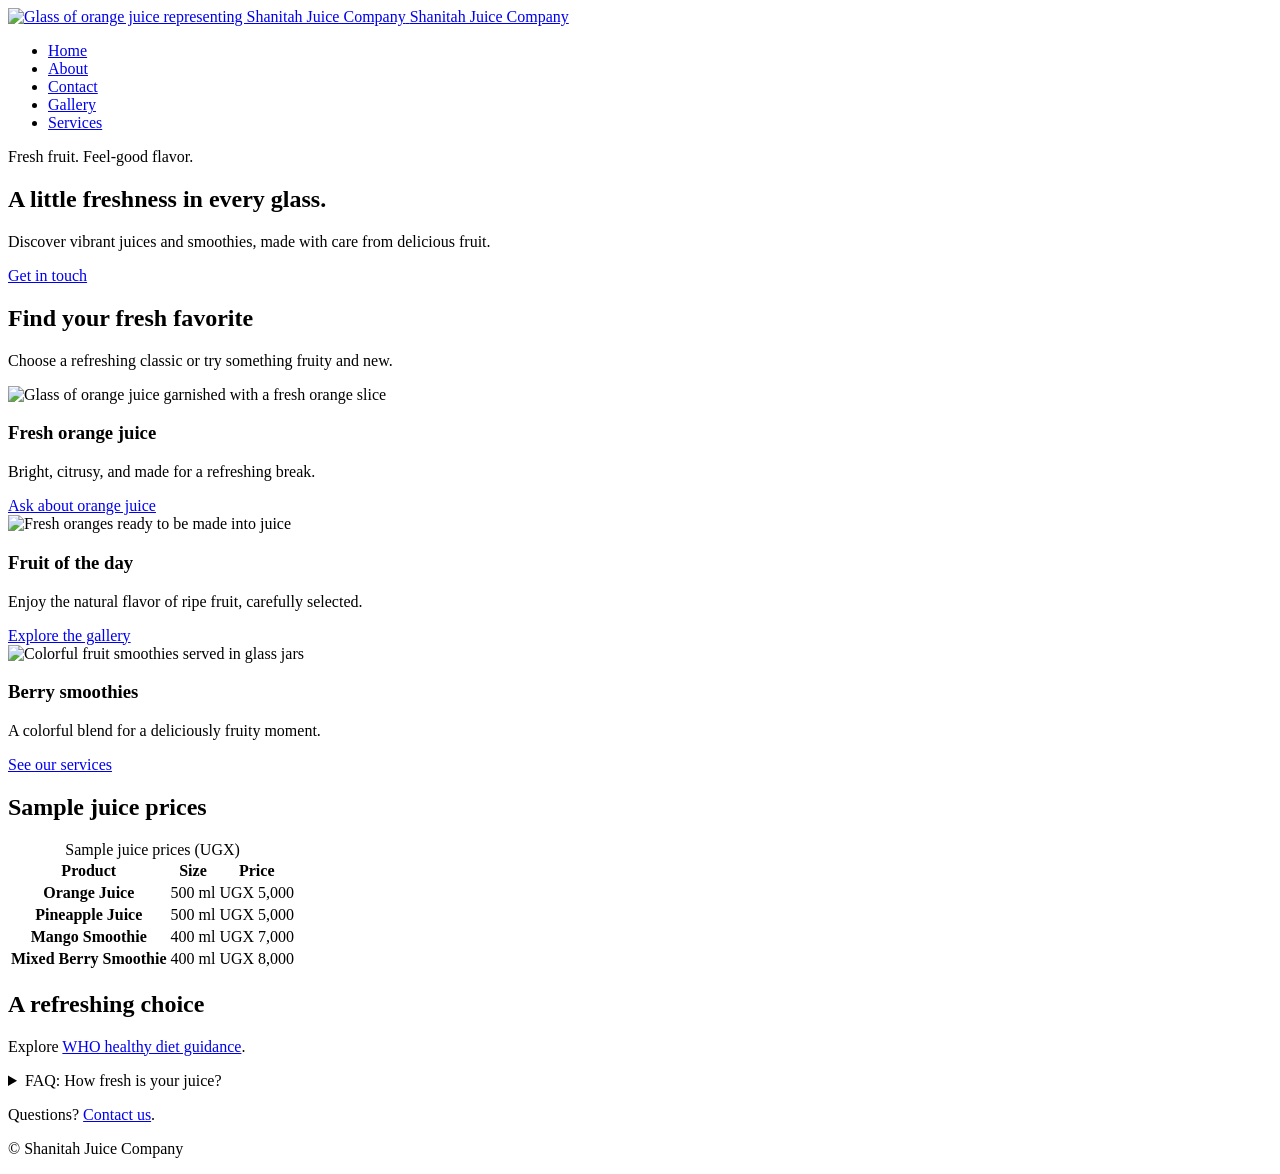
==== index.html @ b1687031 "Add files via upload" ====
<!DOCTYPE html>
<html lang="en">
<head>
  <meta charset="UTF-8">
  <meta name="viewport" content="width=device-width, initial-scale=1.0">
  <title>Fresh Juice & Smoothies | Shanitah Juice Company</title>
  <link rel="stylesheet" href="css/style.css">
</head>
<body class="landing-page">
  <header class="landing-header">
    <nav aria-label="Main navigation">
      <a class="brand" href="index.html">
        <img src="images/orange-juice.jpg" alt="Glass of orange juice representing Shanitah Juice Company">
        <span>Shanitah Juice Company</span>
      </a>
      <ul class="nav-links">
        <li><a href="index.html" aria-current="page">Home</a></li>
        <li><a href="about.html">About</a></li>
        <li><a href="contact.html">Contact</a></li>
        <li><a href="gallery.html">Gallery</a></li>
        <li><a href="services.html">Services</a></li>
      </ul>
    </nav>
  </header>
  <main>
    <section class="landing-hero" aria-labelledby="welcome-heading">
      <p class="landing-eyebrow">Fresh fruit. Feel-good flavor.</p>
      <h1 id="welcome-heading">A little freshness in every glass.</h1>
      <p>Discover vibrant juices and smoothies, made with care from delicious fruit.</p>
      <a class="landing-cta" href="contact.html">Get in touch</a>
    </section>
    <section class="landing-products" id="products" aria-labelledby="products-heading">
      <h2 id="products-heading">Find your fresh favorite</h2>
      <p class="landing-intro">Choose a refreshing classic or try something fruity and new.</p>
      <div class="product-grid">
        <article class="product-card">
          <img src="images/orange-juice.jpg" alt="Glass of orange juice garnished with a fresh orange slice">
          <div class="product-card-content">
            <h3>Fresh orange juice</h3>
            <p>Bright, citrusy, and made for a refreshing break.</p>
            <a href="contact.html">Ask about orange juice</a>
          </div>
        </article>
        <article class="product-card">
          <img src="images/fresh-fruit.jpg" alt="Fresh oranges ready to be made into juice">
          <div class="product-card-content">
            <h3>Fruit of the day</h3>
            <p>Enjoy the natural flavor of ripe fruit, carefully selected.</p>
            <a href="gallery.html">Explore the gallery</a>
          </div>
        </article>
        <article class="product-card">
          <img src="images/berry-smoothie.jpg" alt="Colorful fruit smoothies served in glass jars">
          <div class="product-card-content">
            <h3>Berry smoothies</h3>
            <p>A colorful blend for a deliciously fruity moment.</p>
            <a href="services.html">See our services</a>
          </div>
        </article>
      </div>
    </section>
    <section class="landing-bottom" aria-label="Prices and helpful information">
      <section class="landing-prices" aria-labelledby="prices-heading">
        <h2 id="prices-heading">Sample juice prices</h2>
        <div class="table-wrap">
          <table class="price-table">
            <caption>Sample juice prices (UGX)</caption>
            <thead>
              <tr>
                <th scope="col">Product</th>
                <th scope="col">Size</th>
                <th scope="col">Price</th>
              </tr>
            </thead>
            <tbody>
              <tr>
                <th scope="row">Orange Juice</th>
                <td>500 ml</td>
                <td>UGX 5,000</td>
              </tr>
              <tr>
                <th scope="row">Pineapple Juice</th>
                <td>500 ml</td>
                <td>UGX 5,000</td>
              </tr>
              <tr>
                <th scope="row">Mango Smoothie</th>
                <td>400 ml</td>
                <td>UGX 7,000</td>
              </tr>
              <tr>
                <th scope="row">Mixed Berry Smoothie</th>
                <td>400 ml</td>
                <td>UGX 8,000</td>
              </tr>
            </tbody>
          </table>
        </div>
      </section>
      <aside class="landing-aside" aria-labelledby="healthy-heading">
        <h2 id="healthy-heading">A refreshing choice</h2>
        <p>Explore <a href="https://www.who.int/health-topics/healthy-diet" target="_blank" rel="noopener noreferrer">WHO healthy diet guidance</a>.</p>
        <details class="home-details">
          <summary>FAQ: How fresh is your juice?</summary>
          <p>We prepare our juice with ripe fruit for a fresh, flavorful drink.</p>
        </details>
        <p>Questions? <a href="contact.html">Contact us</a>.</p>
      </aside>
    </section>
  </main>
  <footer class="site-footer">
    <p>&copy; Shanitah Juice Company</p>
  </footer>
</body>
</html>
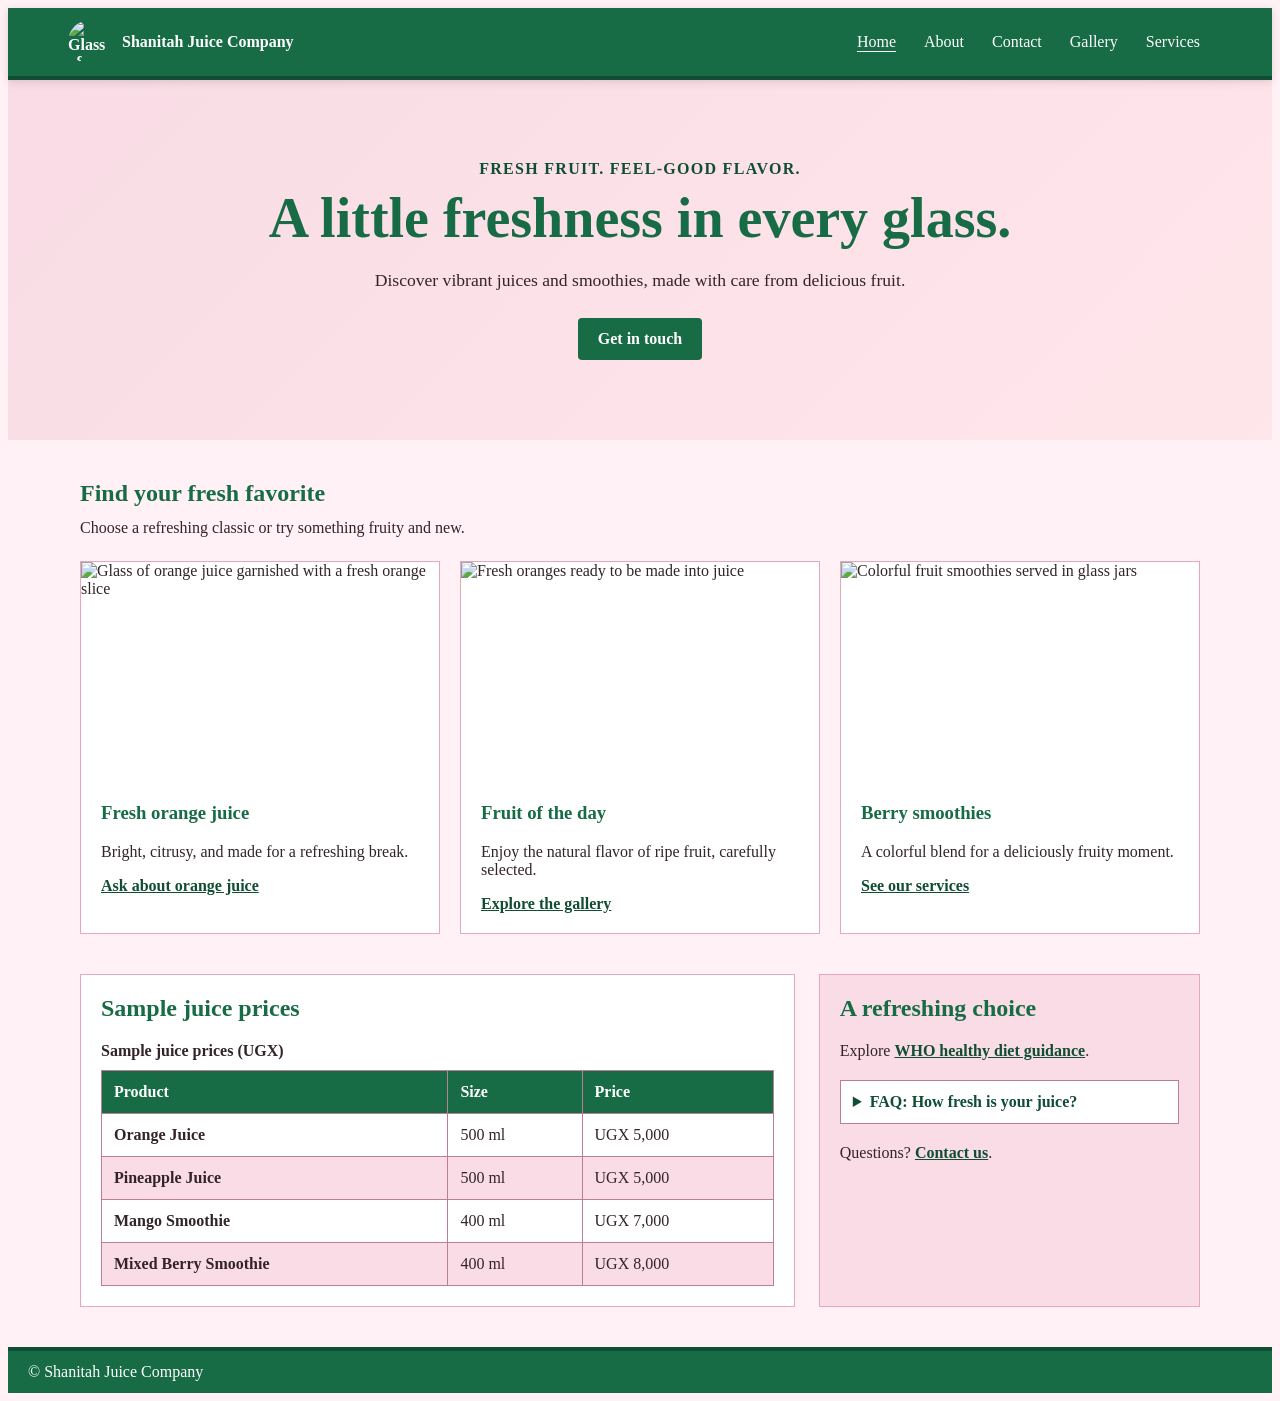
==== commit a487589f: "Fix HTML encoding and update stylesheet link" ====
--- a/index.html
+++ b/index.html
@@ -4,7 +4,7 @@
   <meta charset="UTF-8">
   <meta name="viewport" content="width=device-width, initial-scale=1.0">
   <title>Fresh Juice & Smoothies | Shanitah Juice Company</title>
-  <link rel="stylesheet" href="css/style.css">
+  <link rel="stylesheet" href="style.css">
 </head>
 <body class="landing-page">
   <header class="landing-header">
--- a/style.css
+++ b/style.css
@@ -0,0 +1,942 @@
+* {
+  box-sizing: border-box;
+}
+
+body {
+  background-color: #fff1f5;
+  color: #33242a;
+  font-family: Georgia, serif;
+}
+
+h1 {
+  color: #176b45;
+}
+
+nav {
+  display: flex;
+  align-items: center;
+  flex-wrap: wrap;
+  gap: 20px;
+  padding: 12px 16px;
+  background-color: #176b45;
+}
+
+nav .nav-links {
+  display: flex;
+  flex-wrap: wrap;
+  gap: 4px;
+  margin: 0;
+  padding: 0;
+  list-style: none;
+}
+
+nav .nav-links a {
+  display: block;
+  padding: 10px 12px;
+  border-radius: 3px;
+}
+
+nav .nav-links a:hover,
+nav .nav-links a:focus-visible {
+  background-color: #104d34;
+}
+
+header {
+  border-bottom: 4px solid #104d34;
+}
+
+.positioning-page header {
+  position: sticky;
+  top: 0;
+  z-index: 10;
+}
+
+nav .brand {
+  display: flex;
+  align-items: center;
+  gap: 10px;
+  margin-right: auto;
+  font-weight: bold;
+}
+
+nav .brand img {
+  width: 44px;
+  height: 44px;
+  border-radius: 50%;
+  object-fit: cover;
+}
+
+nav a {
+  color: #ffffff;
+  text-decoration: none;
+}
+
+a:focus-visible {
+  outline: 3px solid #b4233f;
+  outline-offset: 3px;
+}
+
+nav a:hover,
+nav a:focus-visible {
+  color: #ffd6df;
+}
+
+nav a[aria-current="page"] {
+  text-decoration: underline;
+  text-underline-offset: 4px;
+}
+
+.container {
+  width: min(100% - 40px, 1000px);
+  margin: 32px auto;
+}
+
+.responsive-layout {
+  display: flex;
+  flex-direction: column;
+  gap: 20px;
+  padding: 20px;
+}
+
+.responsive-content.container {
+  width: 100%;
+  max-width: none;
+  min-width: 0;
+  margin: 0;
+}
+
+.responsive-sidebar {
+  padding: 20px;
+  border: 1px solid #e7a8b7;
+  border-left: 4px solid #176b45;
+  background-color: #f9dce5;
+}
+
+.responsive-sidebar h2 {
+  margin-top: 0;
+  color: #176b45;
+}
+
+.about-page > p {
+  margin-bottom: 24px;
+}
+
+.row {
+  display: flex;
+  flex-wrap: wrap;
+  gap: 20px;
+}
+
+.cards-grid {
+  justify-content: space-around;
+  align-items: stretch;
+}
+
+.col {
+  flex: 1 1 220px;
+}
+
+.about-card {
+  position: relative;
+  box-sizing: border-box;
+  width: 220px;
+  min-height: 180px;
+  padding: 20px;
+  border: 2px solid #176b45;
+  background-color: #ffffff;
+  transition: transform 180ms ease, box-shadow 180ms ease;
+}
+
+.cards-grid .col {
+  display: flex;
+}
+
+.cards-grid .about-card {
+  width: 100%;
+}
+
+.cards-grid .about-card:hover {
+  transform: translateY(-5px);
+  box-shadow: 0 8px 16px #33242a26;
+}
+
+@media (prefers-reduced-motion: reduce) {
+  .about-card {
+    transition: none;
+  }
+}
+
+.about-card h2 {
+  margin-top: 0;
+  color: #176b45;
+}
+
+#featured-product {
+  border-color: #b4233f;
+  background-color: #ffe6eb;
+  box-shadow: 0 4px 12px #33242a26;
+}
+
+.notification-badge {
+  position: absolute;
+  top: -10px;
+  right: -10px;
+  padding: 5px 9px;
+  border-radius: 12px;
+  background-color: #c21e3a;
+  color: #ffffff;
+  font-size: 0.85rem;
+  font-weight: bold;
+}
+
+.about-process,
+.about-values,
+.project-planning {
+  margin-top: 40px;
+  padding: 24px;
+  border: 1px solid #e7a8b7;
+  background-color: #f9dce5;
+}
+
+.project-planning h2,
+.project-planning h3 {
+  color: #176b45;
+}
+
+.project-planning h2 {
+  margin-top: 0;
+}
+
+.project-role-grid {
+  display: grid;
+  grid-template-columns: repeat(auto-fit, minmax(180px, 1fr));
+  gap: 16px;
+}
+
+.project-role {
+  padding: 16px;
+  border: 1px solid #bc7e91;
+  background-color: #ffffff;
+}
+
+.project-role h4 {
+  margin: 0 0 8px;
+  color: #176b45;
+}
+
+.project-role p {
+  margin: 0;
+}
+
+.project-role span {
+  font-weight: bold;
+}
+
+.planning-block {
+  margin-top: 28px;
+  padding-top: 20px;
+  border-top: 1px solid #e7a8b7;
+}
+
+.planning-block h3 {
+  margin-top: 0;
+}
+
+.site-map,
+.folder-tree {
+  padding-left: 24px;
+}
+
+.site-map ul,
+.folder-tree ul {
+  margin-top: 8px;
+}
+
+.wireframe-grid {
+  display: grid;
+  grid-template-columns: repeat(auto-fit, minmax(200px, 1fr));
+  gap: 16px;
+}
+
+.wireframe-card {
+  padding: 16px;
+  border: 1px solid #bc7e91;
+  background-color: #ffffff;
+}
+
+.wireframe-card h4 {
+  margin: 0 0 8px;
+  color: #176b45;
+}
+
+.wireframe-card ol {
+  margin: 0;
+  padding-left: 24px;
+}
+
+.wireframe-card ol li,
+.wireframe-card ul li {
+  padding: 3px 0;
+}
+
+.wireframe-card ul {
+  margin: 0;
+  padding-left: 20px;
+}
+
+.task-table {
+  min-width: 520px;
+}
+
+.assessment-table {
+  min-width: 680px;
+}
+
+.planning-block .table-wrap {
+  margin: 16px 0 0;
+}
+
+.about-process h2,
+.about-values h2,
+.about-article h2 {
+  margin-top: 0;
+  color: #176b45;
+}
+
+.about-article {
+  margin-top: 40px;
+  padding: 24px;
+  border: 1px solid #e7a8b7;
+  background-color: #ffffff;
+}
+
+.article-columns {
+  column-count: 2;
+  column-gap: 32px;
+  column-rule: 1px solid #e7a8b7;
+}
+
+.article-columns p {
+  margin-top: 0;
+  line-height: 1.65;
+  break-inside: avoid;
+}
+
+.back-to-top {
+  position: fixed;
+  right: 20px;
+  bottom: 20px;
+  z-index: 20;
+  padding: 12px 16px;
+  border: 2px solid #ffffff;
+  border-radius: 4px;
+  background-color: #176b45;
+  color: #ffffff;
+  font-weight: bold;
+  text-decoration: none;
+  box-shadow: 0 2px 8px #33242a40;
+}
+
+.back-to-top:hover,
+.back-to-top:focus-visible {
+  background-color: #104d34;
+  text-decoration: underline;
+}
+
+.home-layout {
+  display: grid;
+  grid-template-columns: minmax(0, 1fr) 260px;
+  gap: 24px;
+  box-sizing: border-box;
+  max-width: 1100px;
+  margin: 24px auto;
+  padding: 24px;
+  border: 1px solid #e7a8b7;
+  background-color: #ffffff;
+  align-items: start;
+}
+
+.home-layout > div > section {
+  padding: 20px;
+  border: 1px solid #e7a8b7;
+  border-left: 4px solid #176b45;
+  background-color: #fff5f8;
+}
+
+.home-layout > div > section + section {
+  margin-top: 24px;
+}
+
+.home-layout .card {
+  margin: 20px 0;
+}
+
+.home-layout .table-wrap {
+  margin: 0;
+}
+
+.home-aside {
+  padding: 16px;
+  border-left: 3px solid #176b45;
+  background-color: #f9dce5;
+}
+
+.home-aside h2,
+.home-layout section h2 {
+  margin-top: 0;
+}
+
+.home-details {
+  max-width: 560px;
+  padding: 12px;
+  border: 1px solid #bc7e91;
+  background-color: #ffffff;
+}
+
+.home-details summary {
+  color: #104d34;
+  font-weight: bold;
+  cursor: pointer;
+}
+
+.home-details summary:focus-visible {
+  outline: 2px solid #176b45;
+  outline-offset: 3px;
+}
+
+.site-footer {
+  padding: 12px 20px;
+  border-top: 4px solid #104d34;
+  background-color: #176b45;
+  color: #ffffff;
+}
+
+.site-footer p {
+  margin: 0;
+}
+
+.card {
+  width: 220px;
+  padding: 20px;
+  border: 2px solid #176b45;
+  margin: 20px;
+  background-color: #ffffff;
+}
+
+.gallery {
+  display: grid;
+  grid-template-columns: repeat(auto-fit, minmax(220px, 1fr));
+  gap: 20px;
+  max-width: 1000px;
+  margin: 24px;
+}
+
+.gallery figure {
+  margin: 0;
+}
+
+.gallery-image {
+  display: block;
+  width: 100%;
+  height: 220px;
+  object-fit: cover;
+}
+
+.gallery figcaption {
+  margin-top: 8px;
+}
+
+.gallery-media {
+  grid-column: 1 / -1;
+  padding: 20px;
+  border: 1px solid #e7a8b7;
+  background-color: #ffffff;
+}
+
+.gallery-media h2 {
+  margin-top: 0;
+  color: #176b45;
+}
+
+.media-grid {
+  display: grid;
+  grid-template-columns: repeat(auto-fit, minmax(260px, 1fr));
+  gap: 20px;
+}
+
+.media-card {
+  padding: 16px;
+  border: 1px solid #e7a8b7;
+  background-color: #fff5f8;
+}
+
+.media-card h3 {
+  margin-top: 0;
+}
+
+.media-card video,
+.media-card audio {
+  display: block;
+  max-width: 100%;
+}
+
+.media-card video {
+  width: 100%;
+}
+
+.media-card audio {
+  width: 100%;
+}
+
+.table-wrap {
+  max-width: 720px;
+  margin: 24px 20px;
+  overflow-x: auto;
+}
+
+.price-table {
+  width: 100%;
+  min-width: 460px;
+  border-collapse: collapse;
+  background-color: #ffffff;
+}
+
+.price-table caption {
+  padding: 0 0 10px;
+  font-weight: bold;
+  text-align: left;
+}
+
+.visually-hidden {
+  position: absolute;
+  width: 1px;
+  height: 1px;
+  padding: 0;
+  margin: -1px;
+  overflow: hidden;
+  clip-path: inset(50%);
+  white-space: nowrap;
+  border: 0;
+}
+
+.table-label {
+  margin: 24px 20px 0;
+  font-weight: bold;
+}
+
+.price-table th,
+.price-table td {
+  padding: 12px;
+  border: 1px solid #bc7e91;
+  text-align: left;
+}
+
+.price-table thead {
+  background-color: #176b45;
+  color: #ffffff;
+}
+
+.price-table tbody tr:nth-child(even):not(.category-row) {
+  background-color: #f9dce5;
+}
+
+.price-table .category-row {
+  background-color: #f2c3d0;
+  color: #6f1d33;
+}
+
+.contact-form {
+  display: grid;
+  gap: 16px;
+  max-width: 680px;
+  margin: 24px 0;
+}
+
+.contact-form label {
+  display: block;
+  margin-bottom: 6px;
+  font-weight: bold;
+}
+
+.contact-form input:not([type="range"]):not([type="radio"]):not([type="checkbox"]),
+.contact-form select,
+.contact-form textarea {
+  box-sizing: border-box;
+  width: 100%;
+  padding: 10px;
+  border: 1px solid #bc7e91;
+  border-radius: 2px;
+  font: inherit;
+}
+
+.contact-form fieldset {
+  display: grid;
+  gap: 16px;
+  padding: 16px;
+  border: 1px solid #bc7e91;
+  background-color: #ffffff;
+}
+
+.contact-form legend {
+  padding: 0 6px;
+  font-weight: bold;
+}
+
+.contact-form input[type="range"] {
+  display: block;
+  width: 100%;
+  accent-color: #176b45;
+}
+
+.contact-form .choice-option {
+  display: flex;
+  align-items: center;
+  gap: 8px;
+  font-weight: normal;
+}
+
+.contact-form .choice-option input {
+  margin: 0;
+  accent-color: #176b45;
+}
+
+.contact-form button {
+  justify-self: start;
+  padding: 10px 16px;
+  border: 0;
+  background-color: #176b45;
+  color: #ffffff;
+  font: inherit;
+  cursor: pointer;
+}
+
+.contact-form button:hover,
+.contact-form button:focus-visible {
+  background-color: #104d34;
+}
+
+.map-section {
+  margin: 24px 20px;
+}
+
+.contact-main {
+  display: grid;
+  grid-template-columns: minmax(0, 1.2fr) minmax(280px, 0.8fr);
+  gap: 28px;
+  max-width: 1200px;
+  margin: 24px auto;
+  padding: 0 20px;
+  align-items: start;
+}
+
+.contact-main > section,
+.contact-aside > section {
+  padding: 20px;
+  border: 1px solid #e7a8b7;
+  background-color: #ffffff;
+}
+
+.contact-main > section {
+  border-top: 4px solid #176b45;
+}
+
+.contact-main h1,
+.contact-main h2 {
+  margin-top: 0;
+}
+
+.contact-aside {
+  display: grid;
+  gap: 20px;
+}
+
+.contact-aside > section {
+  border-left: 4px solid #176b45;
+}
+
+.contact-aside p {
+  line-height: 1.5;
+}
+
+.juice-video-frame {
+  width: 100%;
+  max-width: 420px;
+  aspect-ratio: 9 / 16;
+  overflow: hidden;
+  background-color: #33242a;
+}
+
+.juice-video-frame video {
+  display: block;
+  width: 100%;
+  height: 100%;
+  object-fit: contain;
+}
+
+.contact-faq details {
+  padding: 12px;
+  border: 1px solid #e7a8b7;
+  background-color: #fff5f8;
+}
+
+.contact-faq summary {
+  color: #104d34;
+  font-weight: bold;
+  cursor: pointer;
+}
+
+.contact-faq summary:focus-visible {
+  outline: 2px solid #176b45;
+  outline-offset: 3px;
+}
+
+.contact-map {
+  display: block;
+  max-width: 100%;
+  border: 1px solid #bc7e91;
+}
+
+.landing-header {
+  position: sticky;
+  top: 0;
+  z-index: 30;
+  border-bottom: 4px solid #104d34;
+  box-shadow: 0 2px 8px #33242a26;
+}
+
+.landing-header nav {
+  justify-content: space-between;
+  gap: 8px 20px;
+}
+
+.landing-header .brand {
+  margin-right: 0;
+}
+
+.landing-header .nav-links {
+  justify-content: center;
+}
+
+.landing-hero {
+  padding: 56px 20px;
+  background: linear-gradient(135deg, #f9dce5, #ffe6eb);
+  text-align: center;
+}
+
+.landing-hero h1 {
+  max-width: 760px;
+  margin: 8px auto 16px;
+  font-size: clamp(2rem, 6vw, 3.5rem);
+}
+
+.landing-hero > p:not(.landing-eyebrow) {
+  max-width: 580px;
+  margin: 0 auto 24px;
+  font-size: 1.1rem;
+  line-height: 1.6;
+}
+
+.landing-eyebrow {
+  margin: 0;
+  color: #104d34;
+  font-weight: bold;
+  letter-spacing: 0.08em;
+  text-transform: uppercase;
+}
+
+.landing-cta {
+  display: inline-block;
+  padding: 12px 20px;
+  border-radius: 4px;
+  background-color: #176b45;
+  color: #ffffff;
+  font-weight: bold;
+  text-decoration: none;
+  transition: background-color 180ms ease, transform 180ms ease;
+}
+
+.landing-cta:hover,
+.landing-cta:focus-visible {
+  transform: translateY(-2px);
+  background-color: #104d34;
+}
+
+.landing-products {
+  max-width: 1160px;
+  margin: 0 auto;
+  padding: 40px 20px;
+}
+
+.landing-products > h2,
+.landing-prices h2,
+.landing-aside h2 {
+  margin-top: 0;
+  color: #176b45;
+}
+
+.landing-intro {
+  margin-top: -8px;
+  margin-bottom: 24px;
+}
+
+.product-grid {
+  display: flex;
+  flex-wrap: wrap;
+  justify-content: center;
+  align-items: stretch;
+  gap: 20px;
+}
+
+.product-card {
+  flex: 1 1 100%;
+  min-width: 0;
+  overflow: hidden;
+  border: 1px solid #e7a8b7;
+  background-color: #ffffff;
+  transition: transform 180ms ease, box-shadow 180ms ease;
+}
+
+.product-card:hover {
+  transform: translateY(-5px);
+  box-shadow: 0 10px 22px #33242a26;
+}
+
+.product-card img {
+  display: block;
+  width: 100%;
+  height: 220px;
+  object-fit: cover;
+}
+
+.product-card-content {
+  padding: 20px;
+}
+
+.product-card h3 {
+  margin-top: 0;
+  color: #176b45;
+}
+
+.product-card a,
+.landing-aside a {
+  color: #104d34;
+  font-weight: bold;
+}
+
+.landing-bottom {
+  display: grid;
+  grid-template-columns: minmax(0, 1fr);
+  gap: 24px;
+  max-width: 1160px;
+  margin: 0 auto;
+  padding: 0 20px 40px;
+}
+
+.landing-prices,
+.landing-aside {
+  padding: 20px;
+  border: 1px solid #e7a8b7;
+  background-color: #ffffff;
+}
+
+.landing-prices .table-wrap {
+  margin: 0;
+}
+
+.landing-aside {
+  background-color: #f9dce5;
+}
+
+.landing-aside .home-details {
+  margin: 20px 0;
+}
+
+@media (min-width: 600px) {
+  .product-card {
+    flex-basis: calc(50% - 10px);
+  }
+}
+
+@media (min-width: 768px) {
+  .landing-header nav {
+    padding-right: max(20px, calc((100vw - 1160px) / 2));
+    padding-left: max(20px, calc((100vw - 1160px) / 2));
+  }
+
+  .landing-hero {
+    padding: 80px 24px;
+  }
+
+  .landing-bottom {
+    grid-template-columns: minmax(0, 1.5fr) minmax(260px, 0.8fr);
+  }
+}
+
+@media (min-width: 1000px) {
+  .product-card {
+    flex-basis: calc((100% - 40px) / 3);
+  }
+}
+
+@media (prefers-reduced-motion: reduce) {
+  .landing-cta,
+  .product-card {
+    transition: none;
+  }
+}
+
+@media (max-width: 700px) {
+  nav {
+    gap: 8px;
+  }
+
+  nav .brand {
+    width: 100%;
+  }
+
+  .article-columns {
+    column-count: 1;
+  }
+
+  .home-layout {
+    grid-template-columns: 1fr;
+    margin: 16px;
+    padding: 16px;
+  }
+
+  .contact-main {
+    grid-template-columns: 1fr;
+    margin: 16px auto;
+  }
+}
+
+@media (min-width: 768px) {
+  .responsive-layout {
+    display: grid;
+    grid-template-columns: 220px minmax(0, 1fr) 240px;
+    gap: 24px;
+    max-width: 1440px;
+    margin: 0 auto;
+    align-items: start;
+  }
+
+  .responsive-layout > header {
+    position: sticky;
+    top: 0;
+    z-index: 10;
+    border: 0;
+  }
+
+  .responsive-layout > header nav {
+    flex-direction: column;
+    align-items: stretch;
+  }
+
+  .responsive-layout > header nav .brand {
+    margin: 0 0 8px;
+  }
+
+  .responsive-layout > header nav .nav-links {
+    flex-direction: column;
+  }
+}
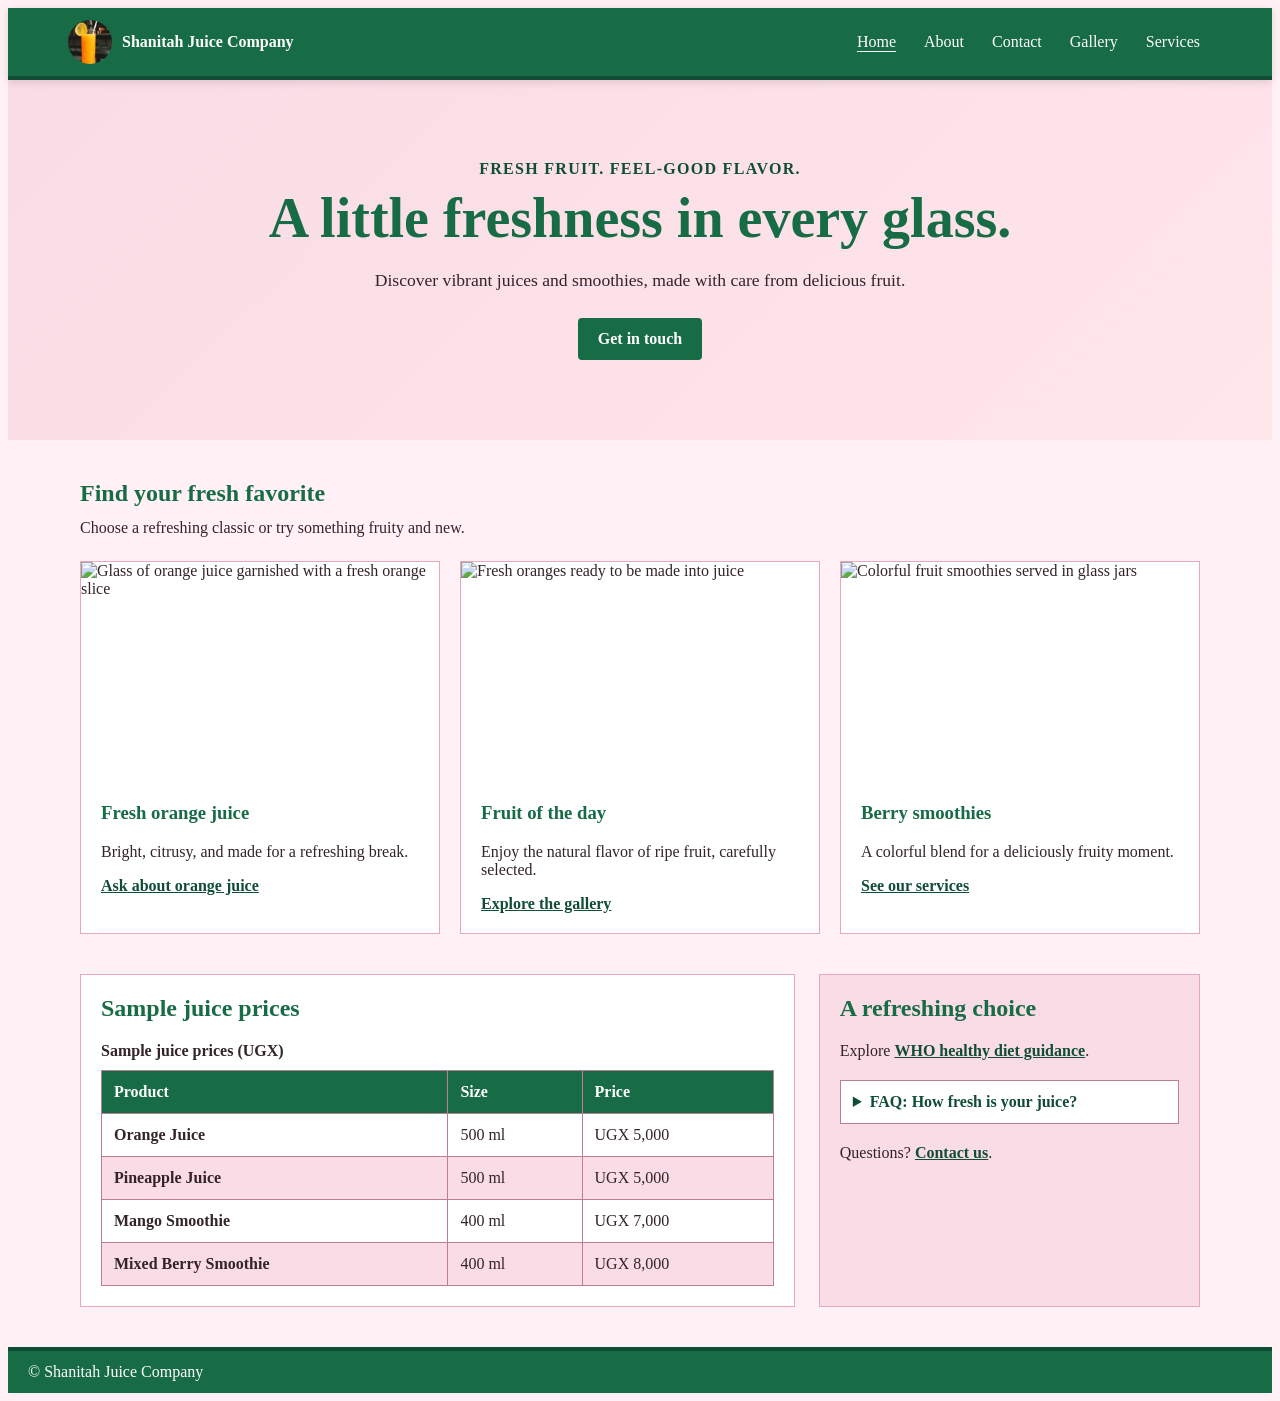
==== commit 5ffa74fc: "Update index.html" ====
--- a/index.html
+++ b/index.html
@@ -10,7 +10,7 @@
   <header class="landing-header">
     <nav aria-label="Main navigation">
       <a class="brand" href="index.html">
-        <img src="images/orange-juice.jpg" alt="Glass of orange juice representing Shanitah Juice Company">
+        <img src="orange-juice.jpg" alt="Glass of orange juice representing Shanitah Juice Company">
         <span>Shanitah Juice Company</span>
       </a>
       <ul class="nav-links">
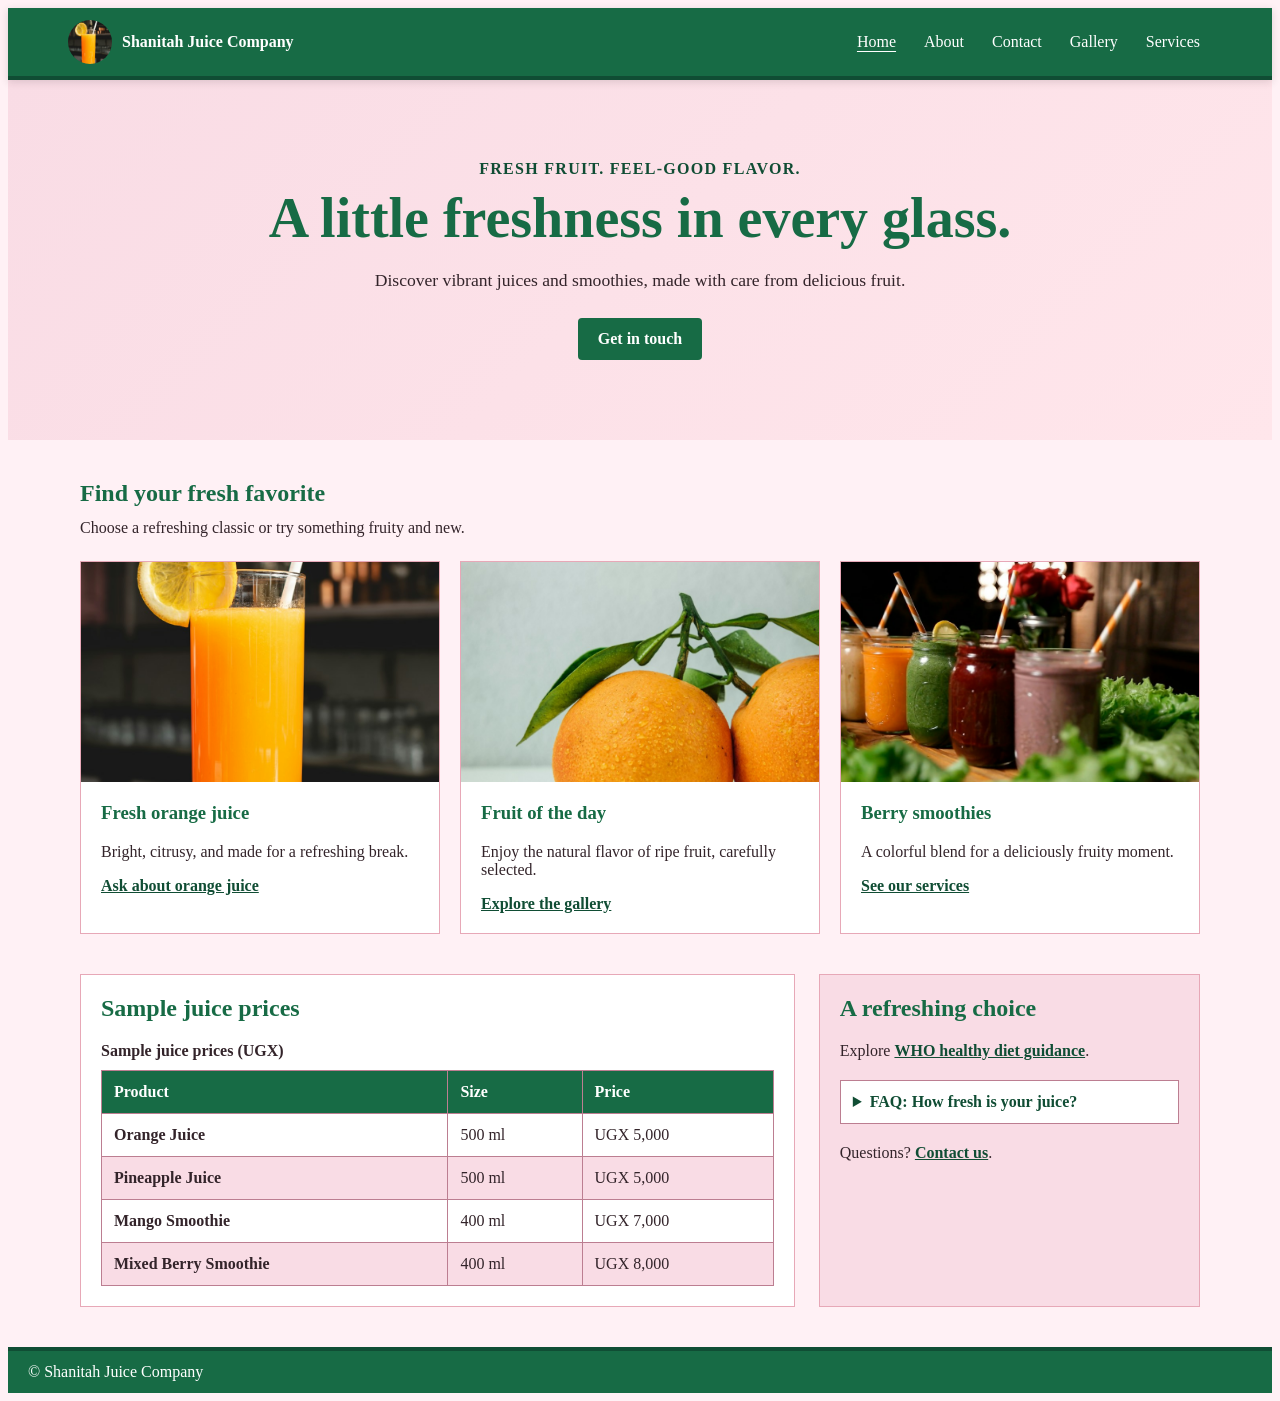
==== commit 4942a39a: "Fix HTML encoding issues in index.html" ====
--- a/index.html
+++ b/index.html
@@ -34,7 +34,7 @@
       <p class="landing-intro">Choose a refreshing classic or try something fruity and new.</p>
       <div class="product-grid">
         <article class="product-card">
-          <img src="images/orange-juice.jpg" alt="Glass of orange juice garnished with a fresh orange slice">
+          <img src="orange-juice.jpg" alt="Glass of orange juice garnished with a fresh orange slice">
           <div class="product-card-content">
             <h3>Fresh orange juice</h3>
             <p>Bright, citrusy, and made for a refreshing break.</p>
@@ -42,7 +42,7 @@
           </div>
         </article>
         <article class="product-card">
-          <img src="images/fresh-fruit.jpg" alt="Fresh oranges ready to be made into juice">
+          <img src="fresh-fruit.jpg" alt="Fresh oranges ready to be made into juice">
           <div class="product-card-content">
             <h3>Fruit of the day</h3>
             <p>Enjoy the natural flavor of ripe fruit, carefully selected.</p>
@@ -50,7 +50,7 @@
           </div>
         </article>
         <article class="product-card">
-          <img src="images/berry-smoothie.jpg" alt="Colorful fruit smoothies served in glass jars">
+          <img src="berry-smoothie.jpg" alt="Colorful fruit smoothies served in glass jars">
           <div class="product-card-content">
             <h3>Berry smoothies</h3>
             <p>A colorful blend for a deliciously fruity moment.</p>
